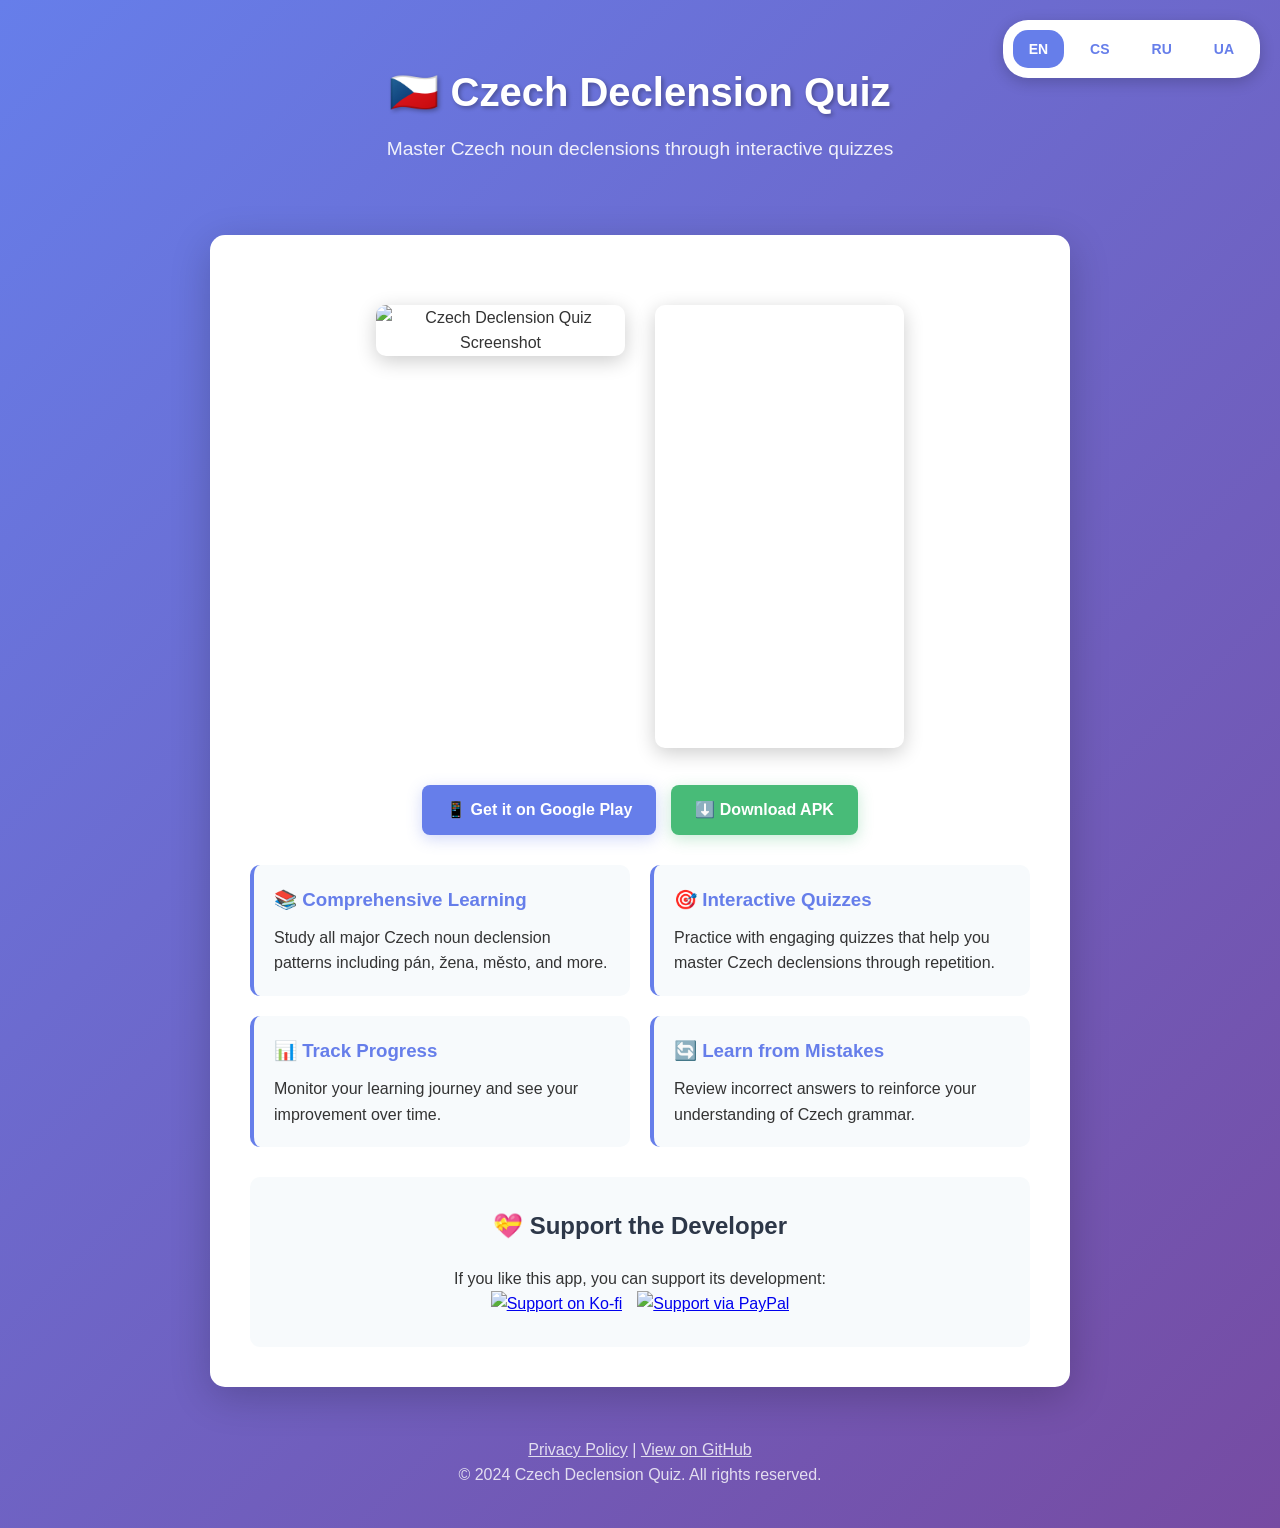
==== docs/index.html @ d4c5b516 "Add landing page" ====
<!DOCTYPE html>
<html lang="en">
<head>
    <meta charset="UTF-8">
    <meta name="viewport" content="width=device-width, initial-scale=1.0">
    <meta name="description" content="Czech Declension Quiz - Android app to study declension of nouns in Czech language">
    <meta name="keywords" content="Czech, declension, quiz, learning, Android, app, Czech language">
    <meta name="author" content="usharik">
    <title>Czech Declension Quiz - Learn Czech Noun Declensions</title>
    <link rel="stylesheet" href="style.css">
    <link rel="alternate" hreflang="en" href="index.html">
    <link rel="alternate" hreflang="cs" href="cs.html">
    <link rel="alternate" hreflang="ru" href="ru.html">
    <link rel="alternate" hreflang="uk" href="ua.html">
</head>
<body>
    <div class="language-switcher">
        <a href="index.html" class="lang-btn active">EN</a>
        <a href="cs.html" class="lang-btn">CS</a>
        <a href="ru.html" class="lang-btn">RU</a>
        <a href="ua.html" class="lang-btn">UA</a>
    </div>
    <div class="container">
        <header>
            <h1>🇨🇿 Czech Declension Quiz</h1>
            <p class="tagline">Master Czech noun declensions through interactive quizzes</p>
        </header>
        
        <div class="main-content">
            <div class="media-section">
                <div class="screenshot">
                    <img src="https://user-images.githubusercontent.com/15856751/41592267-4c107f64-73bc-11e8-89ce-f618351bb28d.png"
                         alt="Czech Declension Quiz Screenshot"
                         width="249">
                </div>

                <div class="video-container">
                    <iframe width="560" height="315"
                            src="https://www.youtube.com/embed/tfY8J9ZHEnU"
                            title="Czech Declension Quiz Demo Video"
                            frameborder="0"
                            allow="accelerometer; autoplay; clipboard-write; encrypted-media; gyroscope; picture-in-picture; web-share"
                            allowfullscreen>
                    </iframe>
                </div>
            </div>

            <div class="buttons">
                <a href="https://play.google.com/store/apps/details?id=com.usharik.app" class="btn">
                    📱 Get it on Google Play
                </a>
                <a href="https://github.com/usharik/CzechDeclensionQuiz/releases/download/2.10/app-release.apk" class="btn btn-secondary">
                    ⬇️ Download APK
                </a>
            </div>

            <div class="features">
                <div class="feature">
                    <h3>📚 Comprehensive Learning</h3>
                    <p>Study all major Czech noun declension patterns including pán, žena, město, and more.</p>
                </div>
                <div class="feature">
                    <h3>🎯 Interactive Quizzes</h3>
                    <p>Practice with engaging quizzes that help you master Czech declensions through repetition.</p>
                </div>
                <div class="feature">
                    <h3>📊 Track Progress</h3>
                    <p>Monitor your learning journey and see your improvement over time.</p>
                </div>
                <div class="feature">
                    <h3>🔄 Learn from Mistakes</h3>
                    <p>Review incorrect answers to reinforce your understanding of Czech grammar.</p>
                </div>
            </div>

            <div class="support">
                <h2>💝 Support the Developer</h2>
                <p>If you like this app, you can support its development:</p>
                <div class="support-buttons">
                    <a href="https://ko-fi.com/X8X8NI26" class="support-btn" target="_blank">
                        <img src="https://www.ko-fi.com/img/donate_sm.png" alt="Support on Ko-fi">
                    </a>
                    <a href="https://www.paypal.me/usharik" class="support-btn" target="_blank">
                        <img src="https://www.paypalobjects.com/webstatic/mktg/logo/pp_cc_mark_37x23.jpg" alt="Support via PayPal" style="height: 35px;">
                    </a>
                </div>
            </div>
        </div>

        <footer>
            <p>
                <a href="privacy_policy.html">Privacy Policy</a> | 
                <a href="https://github.com/usharik/CzechDeclensionQuiz">View on GitHub</a>
            </p>
            <p>&copy; 2024 Czech Declension Quiz. All rights reserved.</p>
        </footer>
    </div>
    
    <script src="script.js"></script>
</body>
</html>
---- docs/style.css ----
* {
    margin: 0;
    padding: 0;
    box-sizing: border-box;
}

body {
    font-family: -apple-system, BlinkMacSystemFont, 'Segoe UI', Roboto, 'Helvetica Neue', Arial, sans-serif;
    line-height: 1.6;
    color: #333;
    background: linear-gradient(135deg, #667eea 0%, #764ba2 100%);
    min-height: 100vh;
}

.container {
    max-width: 900px;
    margin: 0 auto;
    padding: 20px;
}

header {
    text-align: center;
    padding: 40px 20px;
    color: white;
}

h1 {
    font-size: 2.5em;
    margin-bottom: 10px;
    text-shadow: 2px 2px 4px rgba(0,0,0,0.3);
}

.tagline {
    font-size: 1.2em;
    opacity: 0.9;
    margin-bottom: 30px;
}

.main-content {
    background: white;
    border-radius: 15px;
    padding: 40px;
    box-shadow: 0 10px 40px rgba(0,0,0,0.2);
    margin-bottom: 30px;
}

.media-section {
    display: flex;
    gap: 30px;
    justify-content: center;
    align-items: flex-start;
    margin: 30px 0;
    flex-wrap: wrap;
}

.screenshot {
    text-align: center;
    flex: 0 0 auto;
    width: 249px;
}

.screenshot img {
    width: 100%;
    height: auto;
    border-radius: 10px;
    box-shadow: 0 5px 20px rgba(0,0,0,0.2);
}

.video-container {
    flex: 0 0 auto;
    width: 249px;
}

.video-container iframe {
    width: 100%;
    height: 443px;
    border-radius: 10px;
    box-shadow: 0 5px 20px rgba(0,0,0,0.2);
}

.buttons {
    display: flex;
    flex-wrap: wrap;
    gap: 15px;
    justify-content: center;
    margin: 30px 0;
}

.btn {
    display: inline-flex;
    align-items: center;
    padding: 12px 24px;
    background: #667eea;
    color: white;
    text-decoration: none;
    border-radius: 8px;
    font-weight: 600;
    transition: all 0.3s ease;
    box-shadow: 0 4px 15px rgba(102, 126, 234, 0.3);
}

.btn:hover {
    background: #5568d3;
    transform: translateY(-2px);
    box-shadow: 0 6px 20px rgba(102, 126, 234, 0.4);
}

.btn-secondary {
    background: #48bb78;
    box-shadow: 0 4px 15px rgba(72, 187, 120, 0.3);
}

.btn-secondary:hover {
    background: #38a169;
    box-shadow: 0 6px 20px rgba(72, 187, 120, 0.4);
}

.btn-outline {
    background: white;
    color: #667eea;
    border: 2px solid #667eea;
    box-shadow: none;
}

.btn-outline:hover {
    background: #667eea;
    color: white;
}

.features {
    display: grid;
    grid-template-columns: repeat(auto-fit, minmax(250px, 1fr));
    gap: 20px;
    margin: 30px 0;
}

.feature {
    padding: 20px;
    background: #f7fafc;
    border-radius: 10px;
    border-left: 4px solid #667eea;
}

.feature h3 {
    color: #667eea;
    margin-bottom: 10px;
}

.support {
    text-align: center;
    padding: 30px;
    background: #f7fafc;
    border-radius: 10px;
    margin-top: 30px;
}

.support h2 {
    margin-bottom: 20px;
    color: #2d3748;
}

.support-buttons {
    display: flex;
    gap: 15px;
    justify-content: center;
    flex-wrap: wrap;
}

.support-btn {
    display: inline-block;
    transition: transform 0.3s ease;
}

footer {
    text-align: center;
    padding: 20px;
    color: white;
    opacity: 0.8;
}

footer a {
    color: white;
    text-decoration: underline;
}

.privacy-content {
    text-align: left;
}

.privacy-content h2 {
    color: #667eea;
    margin-top: 30px;
    margin-bottom: 15px;
    font-size: 1.5em;
}

.privacy-content p {
    margin-bottom: 15px;
    line-height: 1.8;
}

.privacy-content ul {
    margin: 15px 0;
    padding-left: 30px;
}

.privacy-content li {
    margin-bottom: 10px;
}

.privacy-content a {
    color: #667eea;
    text-decoration: none;
}

.privacy-content a:hover {
    text-decoration: underline;
}

.small-text {
    font-size: 0.9em;
    color: #666;
    margin-top: 30px;
    padding-top: 20px;
    border-top: 1px solid #e0e0e0;
}

.language-switcher {
    position: fixed;
    top: 20px;
    right: 20px;
    display: flex;
    gap: 10px;
    background: white;
    padding: 10px;
    border-radius: 25px;
    box-shadow: 0 4px 15px rgba(0,0,0,0.2);
    z-index: 1000;
}

.lang-btn {
    padding: 8px 16px;
    border: none;
    background: transparent;
    color: #667eea;
    font-weight: 600;
    cursor: pointer;
    border-radius: 15px;
    transition: all 0.3s ease;
    font-size: 14px;
    text-decoration: none;
    display: inline-block;
}

.lang-btn:hover {
    background: #f7fafc;
}

.lang-btn.active {
    background: #667eea;
    color: white;
}

@media (max-width: 768px) {
    h1 {
        font-size: 2em;
    }

    .main-content {
        padding: 20px;
    }

    .media-section {
        flex-direction: column;
        align-items: center;
    }

    .screenshot {
        width: 100%;
        max-width: 300px;
    }

    .video-container {
        width: 100%;
        max-width: 300px;
    }

    .video-container iframe {
        height: 533px;
    }

    .buttons {
        flex-direction: column;
    }

    .btn {
        width: 100%;
        justify-content: center;
    }

    .language-switcher {
        top: 10px;
        right: 10px;
        padding: 8px;
        gap: 5px;
    }

    .lang-btn {
        padding: 6px 12px;
        font-size: 12px;
    }
}
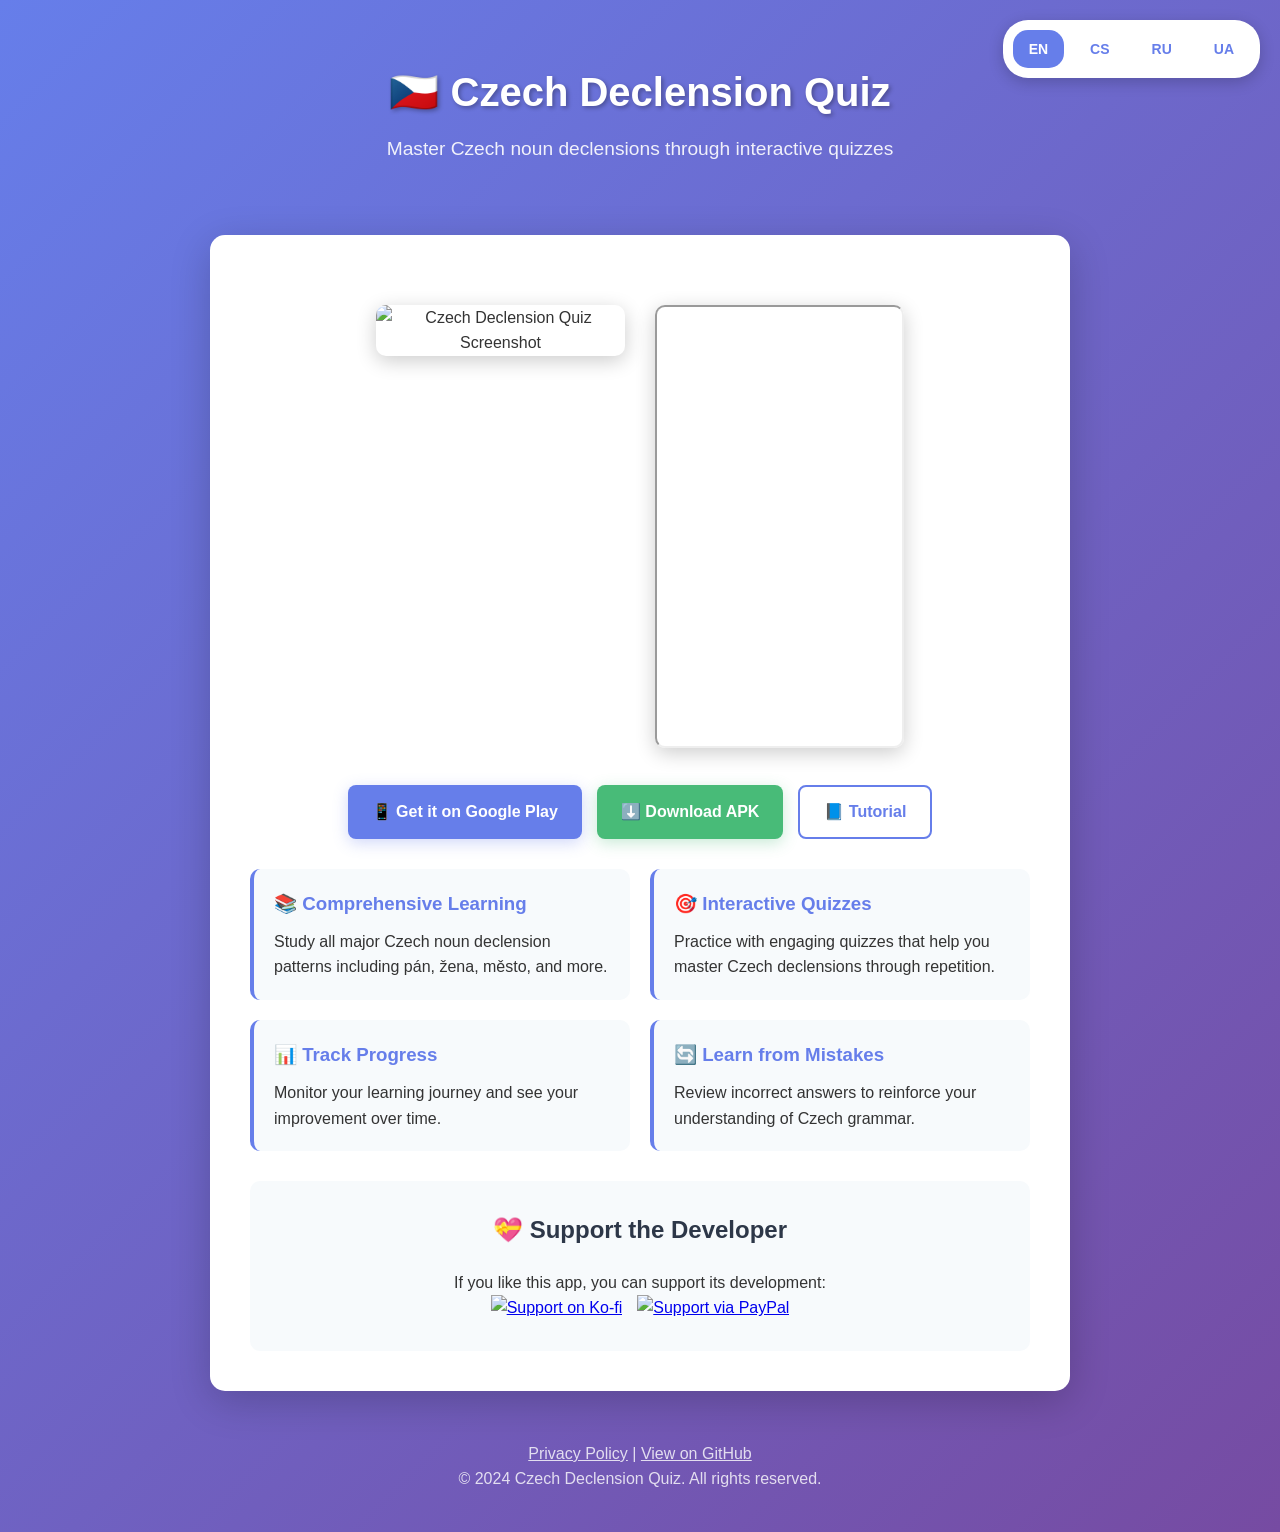
==== commit b4eb46c8: "Add instruction to web page" ====
--- a/docs/index.html
+++ b/docs/index.html
@@ -38,7 +38,6 @@
                     <iframe width="560" height="315"
                             src="https://www.youtube.com/embed/tfY8J9ZHEnU"
                             title="Czech Declension Quiz Demo Video"
-                            frameborder="0"
                             allow="accelerometer; autoplay; clipboard-write; encrypted-media; gyroscope; picture-in-picture; web-share"
                             allowfullscreen>
                     </iframe>
@@ -52,6 +51,7 @@
                 <a href="https://github.com/usharik/CzechDeclensionQuiz/releases/download/2.10/app-release.apk" class="btn btn-secondary">
                     ⬇️ Download APK
                 </a>
+                <a href="tutorial_en.html" class="btn btn-outline">📘 Tutorial</a>
             </div>
 
             <div class="features">
